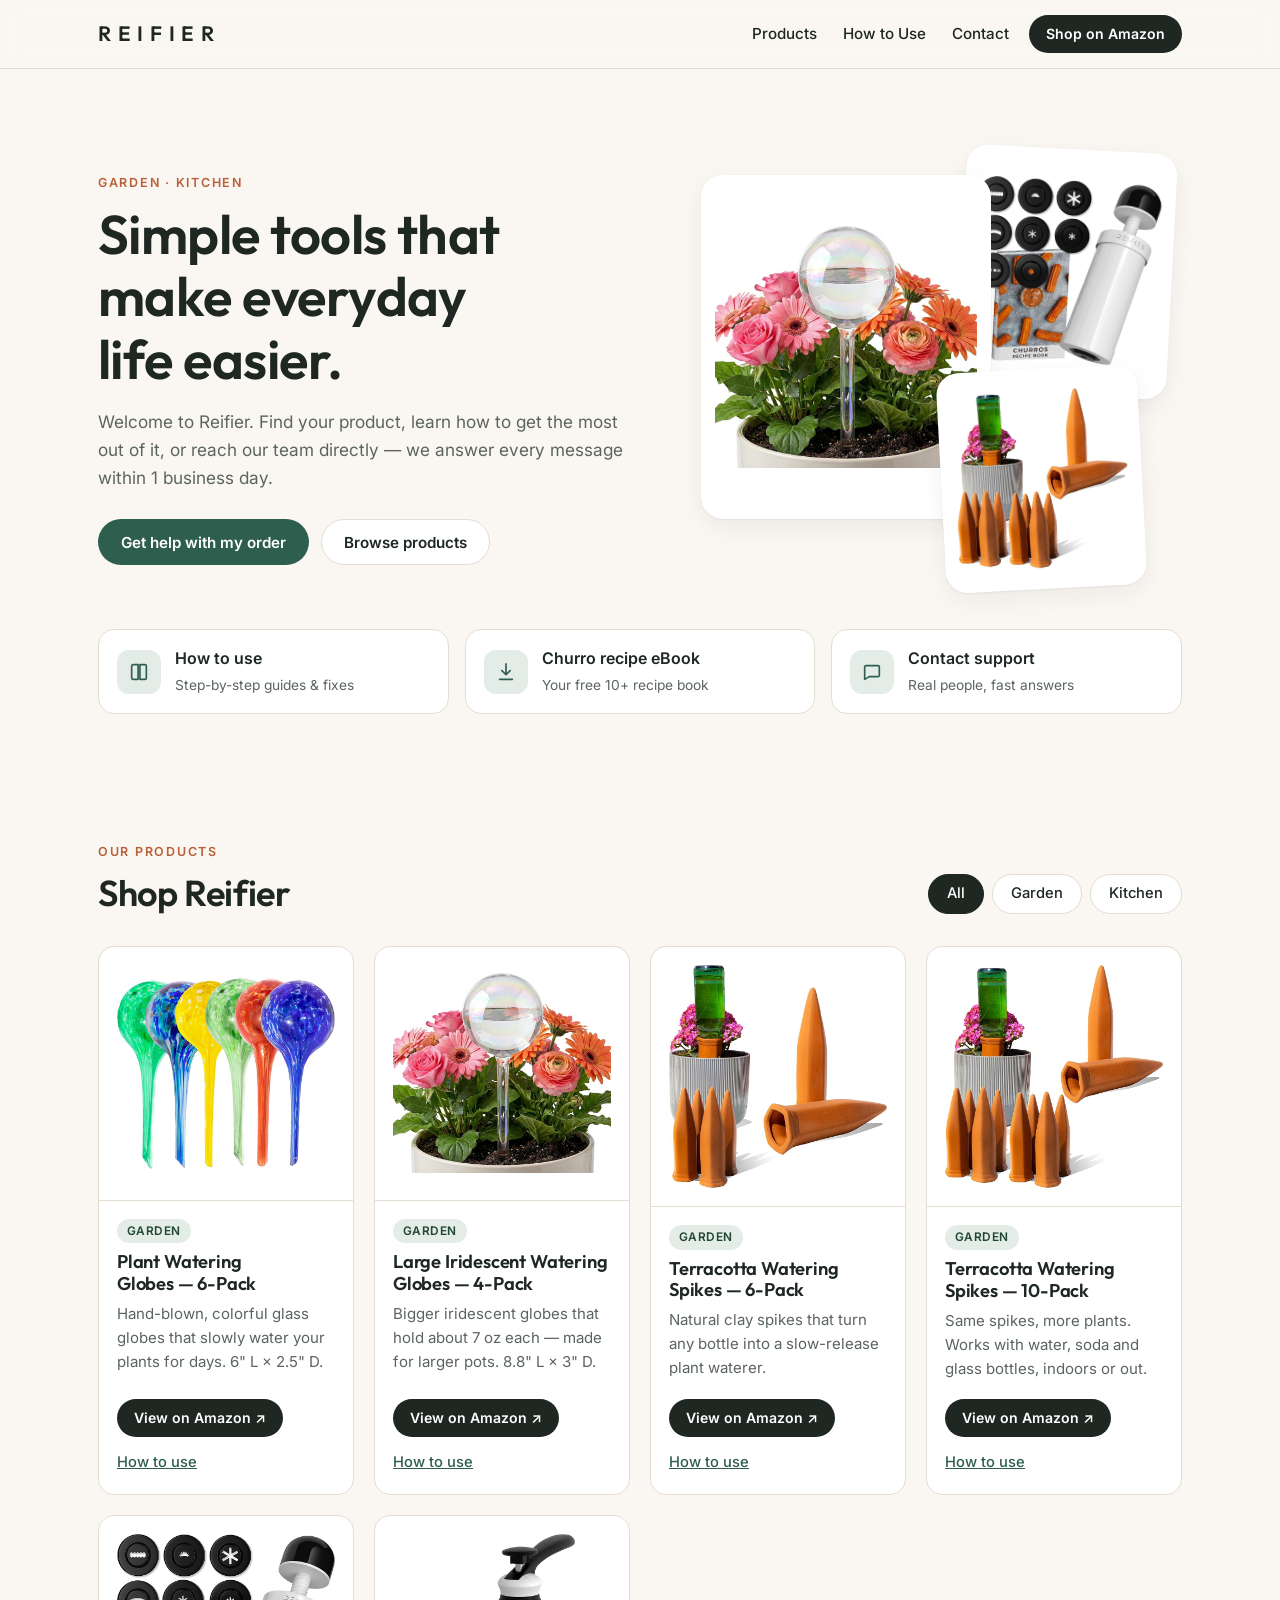
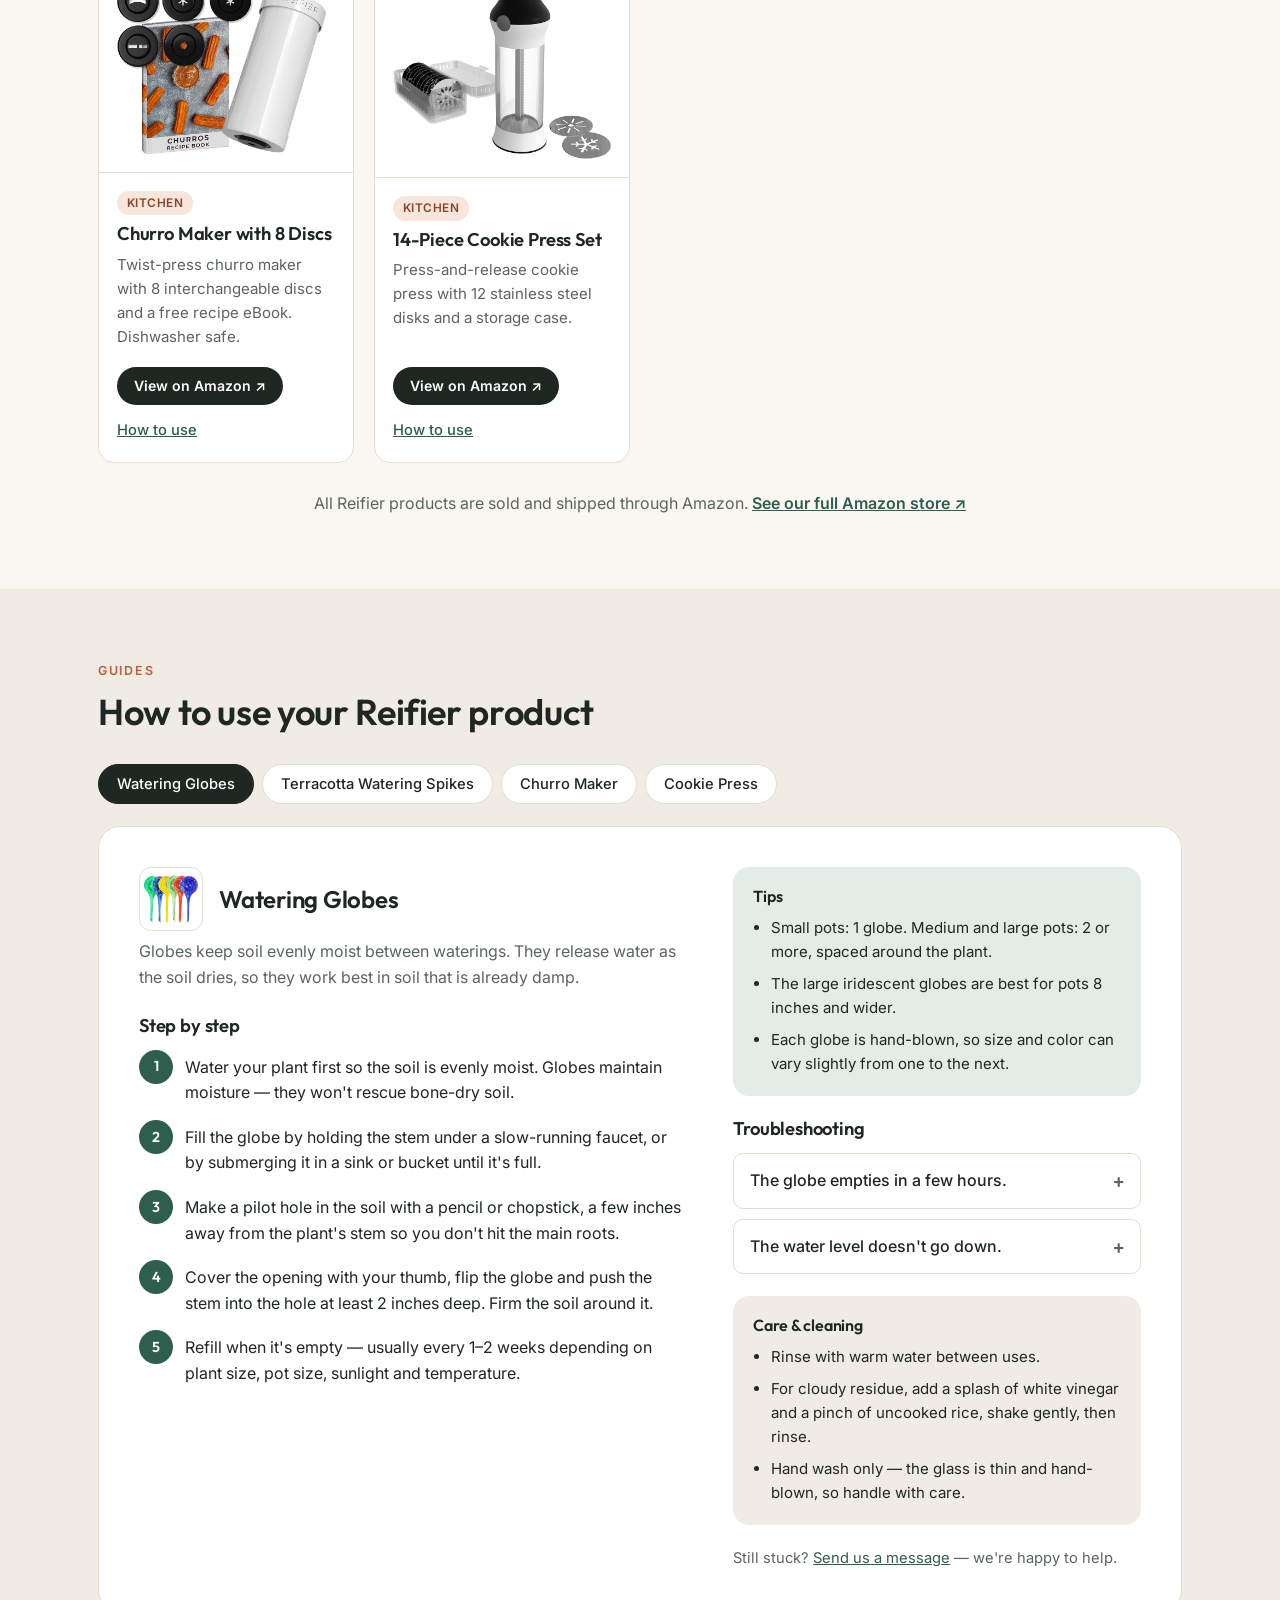
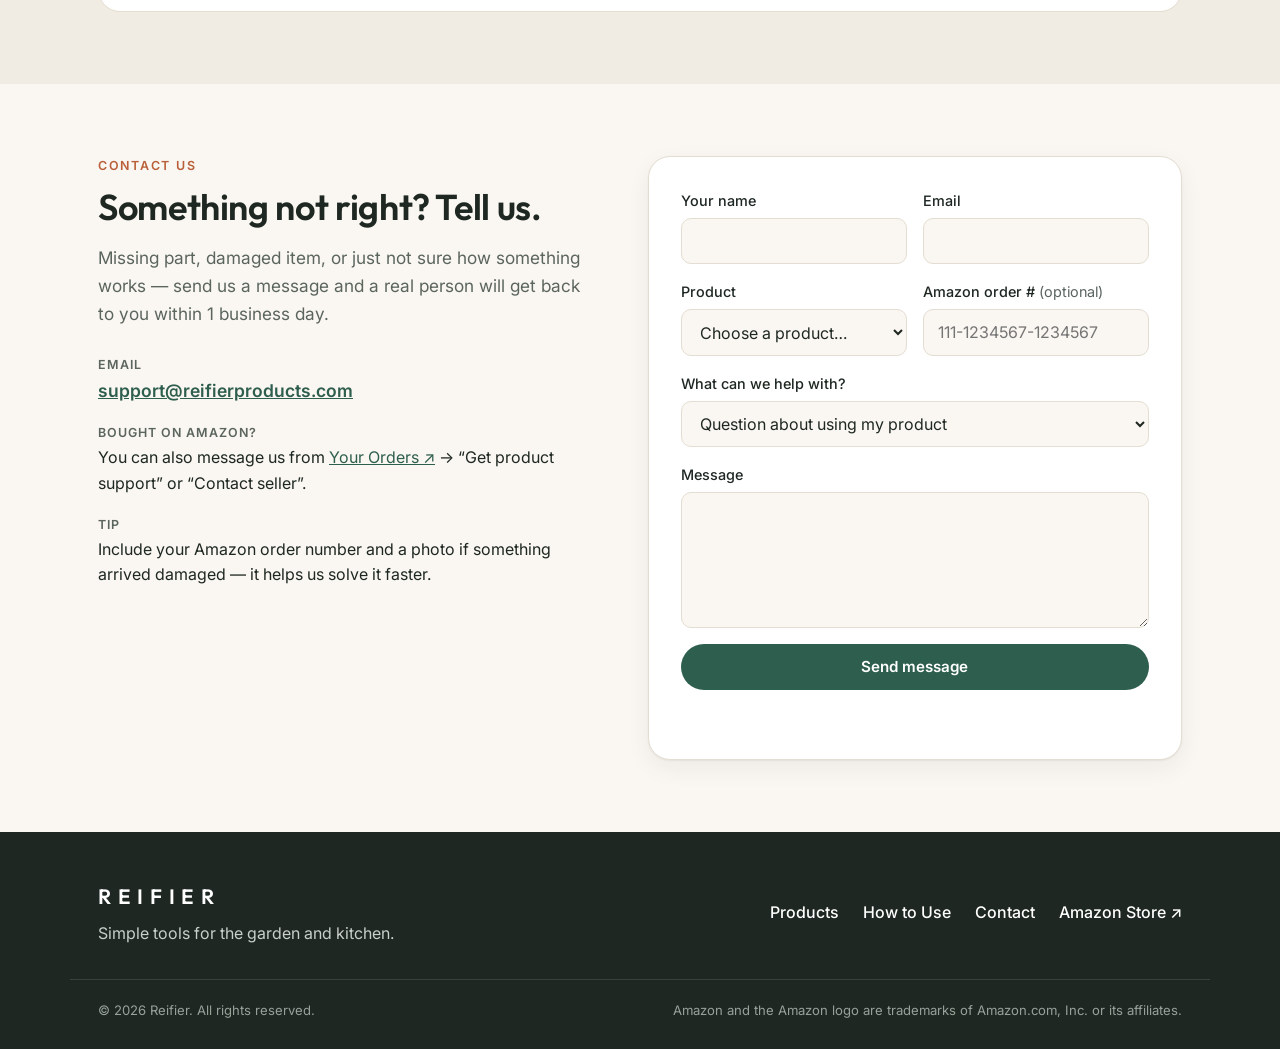
==== index.html @ 101216b0 "Reifier brand website: products, how-to guides, contact Static site for reifierproducts.com (GitHub " ====
<!doctype html>
<html lang="en">
<head>
  <meta charset="utf-8">
  <meta name="viewport" content="width=device-width, initial-scale=1">
  <title>Reifier — Home, Garden &amp; Kitchen Products</title>
  <meta name="description" content="Reifier makes simple, practical products for the garden and kitchen: plant watering globes, terracotta watering spikes, churro makers and cookie presses. How-to guides and customer support.">
  <meta property="og:title" content="Reifier — Home, Garden & Kitchen Products">
  <meta property="og:description" content="Product guides, recipes and customer support for Reifier products.">
  <meta property="og:type" content="website">
  <meta property="og:url" content="https://reifierproducts.com/">
  <meta property="og:image" content="https://reifierproducts.com/images/watering-globes-iridescent.jpg">
  <link rel="canonical" href="https://reifierproducts.com/">
  <link rel="icon" href="data:image/svg+xml,%3Csvg xmlns='http://www.w3.org/2000/svg' viewBox='0 0 64 64'%3E%3Crect width='64' height='64' rx='14' fill='%232E5E4E'/%3E%3Ctext x='32' y='44' font-family='Arial,Helvetica,sans-serif' font-size='34' font-weight='700' fill='%23FAF7F2' text-anchor='middle'%3ER%3C/text%3E%3C/svg%3E">
  <link rel="preconnect" href="https://fonts.googleapis.com">
  <link rel="preconnect" href="https://fonts.gstatic.com" crossorigin>
  <link href="https://fonts.googleapis.com/css2?family=Inter:wght@400;500;600&family=Outfit:wght@500;600;700&display=swap" rel="stylesheet">
  <link rel="stylesheet" href="styles.css">
  <script type="application/ld+json">
  {
    "@context": "https://schema.org",
    "@type": "Organization",
    "name": "Reifier",
    "url": "https://reifierproducts.com/",
    "email": "support@reifierproducts.com"
  }
  </script>
</head>
<body>
  <a class="skip" href="#main">Skip to content</a>

  <header class="site-header">
    <div class="wrap header-inner">
      <a class="wordmark" href="#top" aria-label="Reifier home">REIFIER</a>
      <nav class="nav" aria-label="Main">
        <a href="#products">Products</a>
        <a href="#how-to">How to Use</a>
        <a href="#contact">Contact</a>
      </nav>
      <a class="btn btn-small btn-ink header-cta" data-store-link target="_blank" rel="noopener">Shop on Amazon</a>
    </div>
  </header>

  <main id="main">
    <!-- Hero -->
    <section class="hero" id="top">
      <div class="wrap hero-inner">
        <div class="hero-copy">
          <p class="eyebrow">Garden · Kitchen</p>
          <h1>Simple tools that make everyday life easier.</h1>
          <p class="lead">Welcome to Reifier. Find your product, learn how to get the most out of it, or reach our team directly — we answer every message <span data-response-time>within 1 business day</span>.</p>
          <div class="hero-actions">
            <a class="btn btn-primary" href="#contact">Get help with my order</a>
            <a class="btn btn-ghost" href="#products">Browse products</a>
          </div>
        </div>
        <div class="hero-art" aria-hidden="true">
          <div class="art-card art-a"><img src="images/watering-globes-iridescent.jpg" alt=""></div>
          <div class="art-card art-b"><img src="images/churro-maker.jpg" alt=""></div>
          <div class="art-card art-c"><img src="images/watering-spikes-10.jpg" alt=""></div>
        </div>
      </div>

      <div class="wrap">
        <ul class="quick-help">
          <li>
            <a href="#how-to">
              <span class="qh-icon" aria-hidden="true">
                <svg viewBox="0 0 24 24"><path d="M4 5.5A1.5 1.5 0 0 1 5.5 4H11v16H5.5A1.5 1.5 0 0 1 4 18.5zM13 4h5.5A1.5 1.5 0 0 1 20 5.5v13a1.5 1.5 0 0 1-1.5 1.5H13z"/></svg>
              </span>
              <span><strong>How to use</strong><small>Step-by-step guides &amp; fixes</small></span>
            </a>
          </li>
          <li>
            <a href="#how-to" data-open-guide="churro-maker">
              <span class="qh-icon" aria-hidden="true">
                <svg viewBox="0 0 24 24"><path d="M12 3v12m0 0-4.5-4.5M12 15l4.5-4.5M5 20h14"/></svg>
              </span>
              <span><strong>Churro recipe eBook</strong><small>Your free 10+ recipe book</small></span>
            </a>
          </li>
          <li>
            <a href="#contact">
              <span class="qh-icon" aria-hidden="true">
                <svg viewBox="0 0 24 24"><path d="M4 6.5A1.5 1.5 0 0 1 5.5 5h13A1.5 1.5 0 0 1 20 6.5v9a1.5 1.5 0 0 1-1.5 1.5H9l-5 3z"/></svg>
              </span>
              <span><strong>Contact support</strong><small>Real people, fast answers</small></span>
            </a>
          </li>
        </ul>
      </div>
    </section>

    <!-- Products -->
    <section class="section" id="products" aria-labelledby="products-title">
      <div class="wrap">
        <div class="section-head">
          <div>
            <p class="eyebrow">Our products</p>
            <h2 id="products-title">Shop Reifier</h2>
          </div>
          <div class="chips" role="tablist" aria-label="Filter by category" id="category-filter"></div>
        </div>
        <div class="product-grid" id="product-grid"></div>
        <p class="store-note">All Reifier products are sold and shipped through Amazon. <a data-store-link target="_blank" rel="noopener">See our full Amazon store ↗</a></p>
      </div>
    </section>

    <!-- How to use -->
    <section class="section section-tint" id="how-to" aria-labelledby="howto-title">
      <div class="wrap">
        <div class="section-head">
          <div>
            <p class="eyebrow">Guides</p>
            <h2 id="howto-title">How to use your Reifier product</h2>
          </div>
        </div>
        <div class="guide-picker" role="tablist" aria-label="Choose a product guide" id="guide-picker"></div>
        <article class="guide" id="guide-panel" role="tabpanel" aria-live="polite"></article>
      </div>
    </section>

    <!-- Contact -->
    <section class="section" id="contact" aria-labelledby="contact-title">
      <div class="wrap contact-inner">
        <div class="contact-side">
          <p class="eyebrow">Contact us</p>
          <h2 id="contact-title">Something not right? Tell us.</h2>
          <p class="lead">Missing part, damaged item, or just not sure how something works — send us a message and a real person will get back to you <span data-response-time>within 1 business day</span>.</p>
          <ul class="contact-points">
            <li>
              <span class="cp-label">Email</span>
              <a data-email-link></a>
            </li>
            <li>
              <span class="cp-label">Bought on Amazon?</span>
              <span>You can also message us from <a href="https://www.amazon.com/gp/your-account/order-history" target="_blank" rel="noopener">Your Orders ↗</a> → “Get product support” or “Contact seller”.</span>
            </li>
            <li>
              <span class="cp-label">Tip</span>
              <span>Include your Amazon order number and a photo if something arrived damaged — it helps us solve it faster.</span>
            </li>
          </ul>
        </div>

        <form class="contact-form" id="contact-form" novalidate>
          <div class="field-row">
            <label class="field">
              <span>Your name</span>
              <input name="name" type="text" autocomplete="name" required>
            </label>
            <label class="field">
              <span>Email</span>
              <input name="email" type="email" autocomplete="email" required>
            </label>
          </div>
          <div class="field-row">
            <label class="field">
              <span>Product</span>
              <select name="product" id="product-select"></select>
            </label>
            <label class="field">
              <span>Amazon order # <em>(optional)</em></span>
              <input name="order" type="text" placeholder="111-1234567-1234567" inputmode="numeric">
            </label>
          </div>
          <label class="field">
            <span>What can we help with?</span>
            <select name="topic">
              <option>Question about using my product</option>
              <option>Missing or damaged item</option>
              <option>Request the recipe eBook</option>
              <option>Return or replacement</option>
              <option>Something else</option>
            </select>
          </label>
          <label class="field">
            <span>Message</span>
            <textarea name="message" rows="5" required></textarea>
          </label>
          <!-- Honeypot: bots fill it, humans never see it. -->
          <input type="checkbox" name="botcheck" class="hp" tabindex="-1" autocomplete="off" aria-hidden="true">
          <button class="btn btn-primary btn-block" type="submit">Send message</button>
          <p class="form-status" id="form-status" role="status"></p>
        </form>
      </div>
    </section>
  </main>

  <footer class="site-footer">
    <div class="wrap footer-inner">
      <div>
        <span class="wordmark wordmark-light">REIFIER</span>
        <p>Simple tools for the garden and kitchen.</p>
      </div>
      <nav class="footer-nav" aria-label="Footer">
        <a href="#products">Products</a>
        <a href="#how-to">How to Use</a>
        <a href="#contact">Contact</a>
        <a data-store-link target="_blank" rel="noopener">Amazon Store ↗</a>
      </nav>
    </div>
    <div class="wrap footer-legal">
      <p>© <span id="year"></span> Reifier. All rights reserved.</p>
      <p>Amazon and the Amazon logo are trademarks of Amazon.com, Inc. or its affiliates.</p>
    </div>
  </footer>

  <script src="content.js"></script>
  <script src="app.js"></script>
</body>
</html>
---- styles.css ----
:root {
  --bg: #faf7f2;
  --surface: #ffffff;
  --tint: #f1ece3;
  --ink: #1e2721;
  --muted: #5b655e;
  --line: #e4ddd1;
  --green: #2e5e4e;
  --green-dark: #224739;
  --green-soft: #e3ece7;
  --terracotta: #b95f39;
  --terracotta-soft: #f6e6dc;
  --radius: 16px;
  --radius-sm: 10px;
  --shadow: 0 1px 2px rgba(30, 39, 33, .06), 0 8px 24px rgba(30, 39, 33, .06);
  --font-display: "Outfit", system-ui, sans-serif;
  --font-body: "Inter", system-ui, -apple-system, "Segoe UI", sans-serif;
}

*, *::before, *::after { box-sizing: border-box; }

html { scroll-behavior: smooth; scroll-padding-top: 84px; }

body {
  margin: 0;
  background: var(--bg);
  color: var(--ink);
  font: 16px/1.6 var(--font-body);
  -webkit-font-smoothing: antialiased;
}

img { display: block; max-width: 100%; }
a { color: var(--green); }
a:hover { color: var(--green-dark); }

h1, h2, h3 {
  font-family: var(--font-display);
  line-height: 1.15;
  letter-spacing: -0.01em;
  margin: 0;
  text-wrap: balance;
}
h1 { font-size: clamp(2.1rem, 4.6vw, 3.4rem); font-weight: 600; }
h2 { font-size: clamp(1.6rem, 3vw, 2.25rem); font-weight: 600; }
h3 { font-size: 1.15rem; font-weight: 600; }

:focus-visible { outline: 3px solid var(--terracotta); outline-offset: 2px; border-radius: 6px; }

.wrap { width: 100%; max-width: 1140px; margin: 0 auto; padding: 0 16px; }
@media (min-width: 720px) { .wrap { padding: 0 28px; } }

.skip {
  position: absolute; left: -999px; top: 8px; z-index: 100;
  background: var(--ink); color: #fff; padding: 8px 14px; border-radius: 8px;
}
.skip:focus { left: 8px; }

.eyebrow {
  margin: 0 0 10px;
  font-size: .78rem; font-weight: 600; letter-spacing: .14em; text-transform: uppercase;
  color: var(--terracotta);
}
.lead { color: var(--muted); font-size: 1.08rem; max-width: 56ch; }

/* ── Buttons ─────────────────────────────────────────── */
.btn {
  display: inline-flex; align-items: center; justify-content: center; gap: 8px;
  min-height: 46px; padding: 0 22px;
  border-radius: 999px; border: 1.5px solid transparent;
  font: 600 .95rem/1 var(--font-body); text-decoration: none; cursor: pointer;
  transition: background .15s, color .15s, border-color .15s, transform .15s;
}
.btn:active { transform: translateY(1px); }
.btn-primary { background: var(--green); color: #fff; }
.btn-primary:hover { background: var(--green-dark); color: #fff; }
.btn-ink { background: var(--ink); color: #fff; }
.btn-ink:hover { background: #000; color: #fff; }
.btn-ghost { border-color: var(--line); color: var(--ink); background: var(--surface); }
.btn-ghost:hover { border-color: var(--ink); color: var(--ink); }
.btn-small { min-height: 38px; padding: 0 16px; font-size: .88rem; }
.btn-block { width: 100%; }
.btn[disabled] { opacity: .6; cursor: progress; }

/* ── Header ──────────────────────────────────────────── */
.site-header {
  position: sticky; top: 0; z-index: 50;
  background: rgba(250, 247, 242, .88);
  backdrop-filter: saturate(160%) blur(10px);
  -webkit-backdrop-filter: saturate(160%) blur(10px);
  border-bottom: 1px solid var(--line);
}
.header-inner { display: flex; align-items: center; gap: 20px; height: 68px; }
.wordmark {
  font-family: var(--font-display); font-weight: 600; font-size: 1.3rem;
  letter-spacing: .32em; color: var(--ink); text-decoration: none; margin-right: auto;
}
.wordmark:hover { color: var(--ink); }
.nav { display: flex; gap: 26px; }
.nav a { color: var(--ink); text-decoration: none; font-weight: 500; font-size: .95rem; }
.nav a:hover { color: var(--terracotta); }
@media (max-width: 760px) {
  html { scroll-padding-top: 110px; }
  .header-inner { flex-wrap: wrap; height: auto; padding-top: 10px; padding-bottom: 8px; row-gap: 6px; }
  .nav { order: 3; width: 100%; gap: 22px; }
  .nav a { font-size: .9rem; padding: 4px 0; }
}

/* ── Hero ────────────────────────────────────────────── */
.hero { padding: 56px 0 40px; overflow: hidden; }
.hero-inner { display: grid; gap: 40px; align-items: center; }
.hero-copy h1 { margin-bottom: 18px; }
.hero-actions { display: flex; flex-wrap: wrap; gap: 12px; margin-top: 28px; }

.hero-art { position: relative; height: 340px; }
.art-card {
  position: absolute; background: var(--surface); border-radius: 22px;
  box-shadow: var(--shadow); padding: 14px; overflow: hidden;
}
.art-card img { width: 100%; height: 100%; object-fit: contain; }
.art-a { width: 58%; height: 78%; left: 4%; top: 6%; z-index: 2; }
.art-b { width: 42%; height: 56%; right: 2%; top: 0; transform: rotate(3deg); }
.art-c { width: 40%; height: 50%; right: 8%; bottom: 0; z-index: 3; transform: rotate(-3deg); }

@media (min-width: 900px) {
  .hero { padding: 80px 0 56px; }
  .hero-inner { grid-template-columns: 1.05fr 1fr; gap: 56px; }
  .hero-art { height: 440px; }
}
@media (max-width: 480px) { .hero-art { height: 260px; } }

.quick-help {
  list-style: none; margin: 40px 0 0; padding: 0;
  display: grid; gap: 12px;
}
@media (min-width: 720px) { .quick-help { grid-template-columns: repeat(3, 1fr); gap: 16px; } }
.quick-help a {
  display: flex; align-items: center; gap: 14px; height: 100%;
  padding: 16px 18px; background: var(--surface); border: 1px solid var(--line);
  border-radius: var(--radius); text-decoration: none; color: var(--ink);
  transition: border-color .15s, transform .15s, box-shadow .15s;
}
.quick-help a:hover { border-color: var(--green); transform: translateY(-2px); box-shadow: var(--shadow); color: var(--ink); }
.quick-help strong { display: block; font-weight: 600; }
.quick-help small { color: var(--muted); font-size: .86rem; }
.qh-icon {
  flex: none; display: grid; place-items: center; width: 44px; height: 44px;
  border-radius: 12px; background: var(--green-soft);
}
.qh-icon svg {
  width: 22px; height: 22px; fill: none; stroke: var(--green);
  stroke-width: 1.8; stroke-linecap: round; stroke-linejoin: round;
}

/* ── Sections ────────────────────────────────────────── */
.section { padding: 72px 0; }
.section-tint { background: var(--tint); }
.section-head {
  display: flex; flex-wrap: wrap; align-items: flex-end; justify-content: space-between;
  gap: 16px 24px; margin-bottom: 32px;
}

.chips { display: flex; flex-wrap: wrap; gap: 8px; }
.chip {
  min-height: 40px; padding: 0 18px; border-radius: 999px;
  border: 1.5px solid var(--line); background: var(--surface); color: var(--ink);
  font: 500 .92rem/1 var(--font-body); cursor: pointer;
  transition: background .15s, border-color .15s, color .15s;
}
.chip:hover { border-color: var(--ink); }
.chip[aria-selected="true"] { background: var(--ink); border-color: var(--ink); color: #fff; }

/* ── Products ────────────────────────────────────────── */
.product-grid { display: grid; gap: 20px; grid-template-columns: repeat(auto-fill, minmax(250px, 1fr)); }
.product {
  display: flex; flex-direction: column;
  background: var(--surface); border: 1px solid var(--line); border-radius: var(--radius);
  overflow: hidden; transition: box-shadow .2s, transform .2s;
}
.product:hover { box-shadow: var(--shadow); transform: translateY(-3px); }
.product-media { aspect-ratio: 1 / 1; padding: 18px; border-bottom: 1px solid var(--line); }
.product-media img { width: 100%; height: 100%; object-fit: contain; }
.product-body { display: flex; flex-direction: column; gap: 8px; padding: 18px 18px 20px; flex: 1; }
.tag {
  align-self: flex-start; padding: 3px 10px; border-radius: 999px;
  font-size: .74rem; font-weight: 600; letter-spacing: .04em; text-transform: uppercase;
}
.tag-garden { background: var(--green-soft); color: var(--green-dark); }
.tag-kitchen { background: var(--terracotta-soft); color: #8e4425; }
.product-body p { margin: 0; color: var(--muted); font-size: .94rem; }
.product-actions { display: flex; flex-wrap: wrap; align-items: center; gap: 14px; margin-top: auto; padding-top: 10px; }
.product-actions .link { font-weight: 500; font-size: .92rem; }
.store-note { margin: 28px 0 0; color: var(--muted); text-align: center; }
.store-note a { font-weight: 600; }

/* ── Guides ──────────────────────────────────────────── */
.guide-picker {
  display: flex; gap: 8px; margin-bottom: 20px;
  overflow-x: auto; scrollbar-width: none; padding-bottom: 2px;
}
.guide-picker::-webkit-scrollbar { display: none; }
.guide-picker .chip { flex: none; }

.guide {
  background: var(--surface); border: 1px solid var(--line); border-radius: 22px;
  padding: 26px 20px; display: grid; gap: 28px;
}
@media (min-width: 900px) {
  .guide { grid-template-columns: 1.35fr 1fr; padding: 40px; gap: 44px; }
}
.guide-head { display: flex; gap: 16px; align-items: center; margin-bottom: 8px; }
.guide-head img {
  width: 64px; height: 64px; object-fit: contain; flex: none;
  border: 1px solid var(--line); border-radius: 12px; padding: 4px; background: #fff;
}
.guide .guide-title { margin: 0; font-size: 1.5rem; }
.guide-intro { color: var(--muted); margin: 0 0 24px; }
.guide h3 { margin-bottom: 14px; }
.guide h3 + * { margin-top: 0; }

.steps { list-style: none; counter-reset: step; margin: 0; padding: 0; display: grid; gap: 14px; }
.steps li { counter-increment: step; display: grid; grid-template-columns: 34px 1fr; gap: 12px; align-items: start; }
.steps li::before {
  content: counter(step);
  display: grid; place-items: center; width: 34px; height: 34px; border-radius: 50%;
  background: var(--green); color: #fff; font: 600 .9rem/1 var(--font-display);
}
.steps li span { padding-top: 5px; }

.guide-side { display: grid; gap: 22px; align-content: start; }
.box { border-radius: var(--radius); padding: 20px; }
.box-tips { background: var(--green-soft); }
.box-care { background: var(--tint); }
.box ul { margin: 0; padding-left: 18px; display: grid; gap: 8px; font-size: .94rem; }
.box h3 { font-size: 1rem; margin-bottom: 10px; }

.faq { display: grid; gap: 10px; }
.faq details { border: 1px solid var(--line); border-radius: var(--radius-sm); background: var(--surface); }
.faq summary {
  cursor: pointer; padding: 14px 44px 14px 16px; font-weight: 500; list-style: none; position: relative;
}
.faq summary::-webkit-details-marker { display: none; }
.faq summary::after {
  content: "+"; position: absolute; right: 16px; top: 50%; transform: translateY(-50%);
  font: 500 1.3rem/1 var(--font-display); color: var(--muted);
}
.faq details[open] summary::after { content: "–"; }
.faq details p { margin: 0; padding: 0 16px 16px; color: var(--muted); font-size: .94rem; }

.ebook {
  display: flex; flex-wrap: wrap; align-items: center; justify-content: space-between; gap: 14px;
  background: var(--terracotta-soft); border-radius: var(--radius); padding: 18px 20px; margin-top: 26px;
}
.ebook strong { display: block; font-family: var(--font-display); font-size: 1.05rem; }
.ebook small { color: #7a4630; }
.ebook .btn { background: var(--terracotta); color: #fff; }
.ebook .btn:hover { background: #9c4c2b; color: #fff; }

.guide-help { margin: 0; font-size: .92rem; color: var(--muted); }

/* ── Contact ─────────────────────────────────────────── */
.contact-inner { display: grid; gap: 36px; }
@media (min-width: 900px) { .contact-inner { grid-template-columns: 1fr 1.1fr; gap: 64px; align-items: start; } }
.contact-side h2 { margin-bottom: 16px; }
.contact-points { list-style: none; padding: 0; margin: 28px 0 0; display: grid; gap: 18px; }
.contact-points li { display: grid; gap: 2px; }
.cp-label { font-size: .78rem; font-weight: 600; letter-spacing: .08em; text-transform: uppercase; color: var(--muted); }
.contact-points a[data-email-link] { font-weight: 600; font-size: 1.1rem; word-break: break-all; }

.contact-form {
  background: var(--surface); border: 1px solid var(--line); border-radius: 22px;
  padding: 24px 20px; display: grid; gap: 16px; box-shadow: var(--shadow);
}
@media (min-width: 720px) { .contact-form { padding: 32px; } }
.field-row { display: grid; gap: 16px; }
@media (min-width: 600px) { .field-row { grid-template-columns: 1fr 1fr; } }
.field { display: grid; gap: 6px; font-size: .9rem; font-weight: 500; }
.field em { font-style: normal; color: var(--muted); font-weight: 400; }
.field input, .field select, .field textarea {
  width: 100%; min-height: 46px; padding: 11px 14px;
  border: 1.5px solid var(--line); border-radius: var(--radius-sm); background: var(--bg);
  font: 400 1rem/1.4 var(--font-body); color: var(--ink);
  transition: border-color .15s, background .15s;
}
.field textarea { resize: vertical; min-height: 120px; }
.field input:focus, .field select:focus, .field textarea:focus { outline: none; border-color: var(--green); background: #fff; }
.field .invalid { border-color: #c0392b; }
.hp { position: absolute; left: -9999px; }
.form-status { margin: 0; min-height: 1.4em; font-size: .94rem; }
.form-status.ok { color: var(--green); font-weight: 500; }
.form-status.err { color: #b0352a; }

/* ── Footer ──────────────────────────────────────────── */
.site-footer { background: var(--ink); color: #c9d0cb; padding: 48px 0 28px; }
.footer-inner { display: flex; flex-wrap: wrap; justify-content: space-between; gap: 24px; }
.footer-inner p { margin: 8px 0 0; }
.wordmark-light { color: #fff; }
.footer-nav { display: flex; flex-wrap: wrap; gap: 10px 24px; align-items: center; }
.footer-nav a { color: #fff; text-decoration: none; font-weight: 500; }
.footer-nav a:hover { color: #f0b89d; }
.footer-legal {
  margin-top: 32px; padding-top: 20px; border-top: 1px solid rgba(255, 255, 255, .12);
  display: flex; flex-wrap: wrap; justify-content: space-between; gap: 6px 24px; font-size: .82rem; color: #97a29b;
}
.footer-legal p { margin: 0; }

@media (prefers-reduced-motion: reduce) {
  html { scroll-behavior: auto; }
  * { transition: none !important; }
}
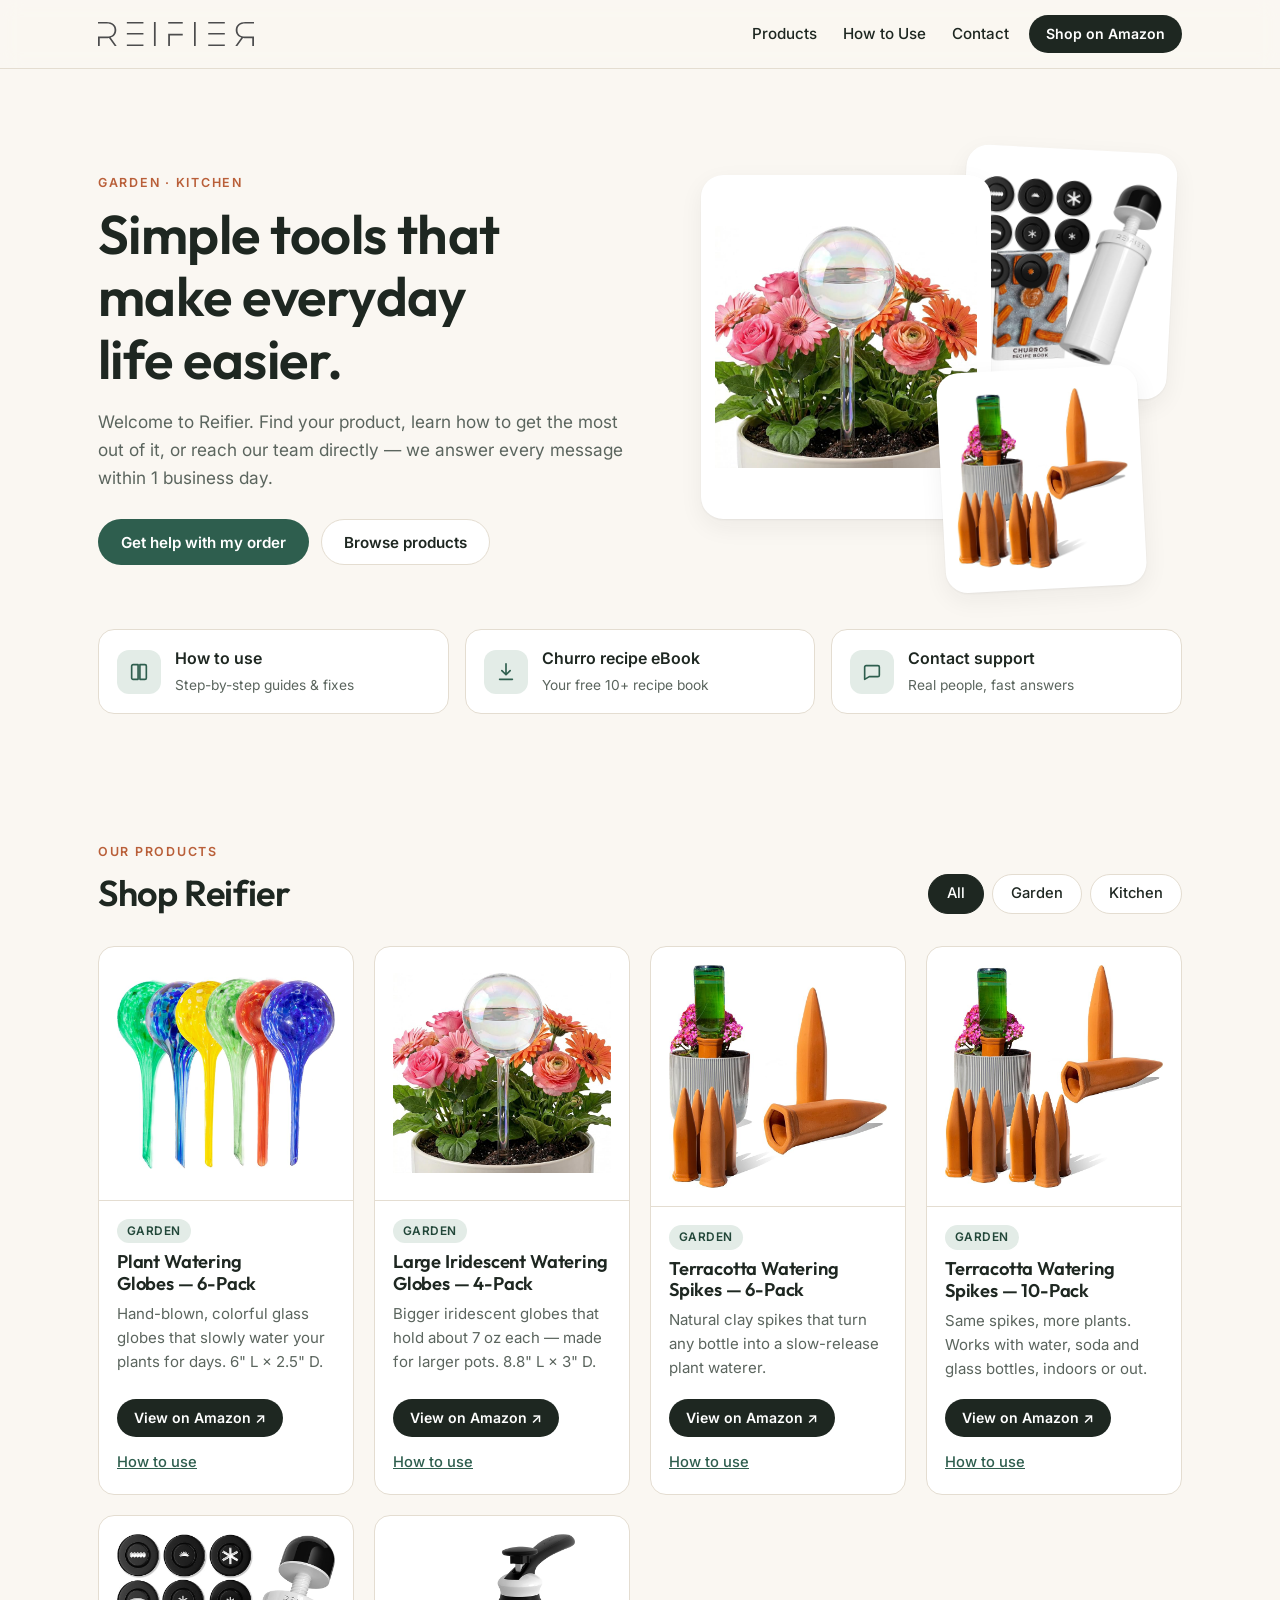
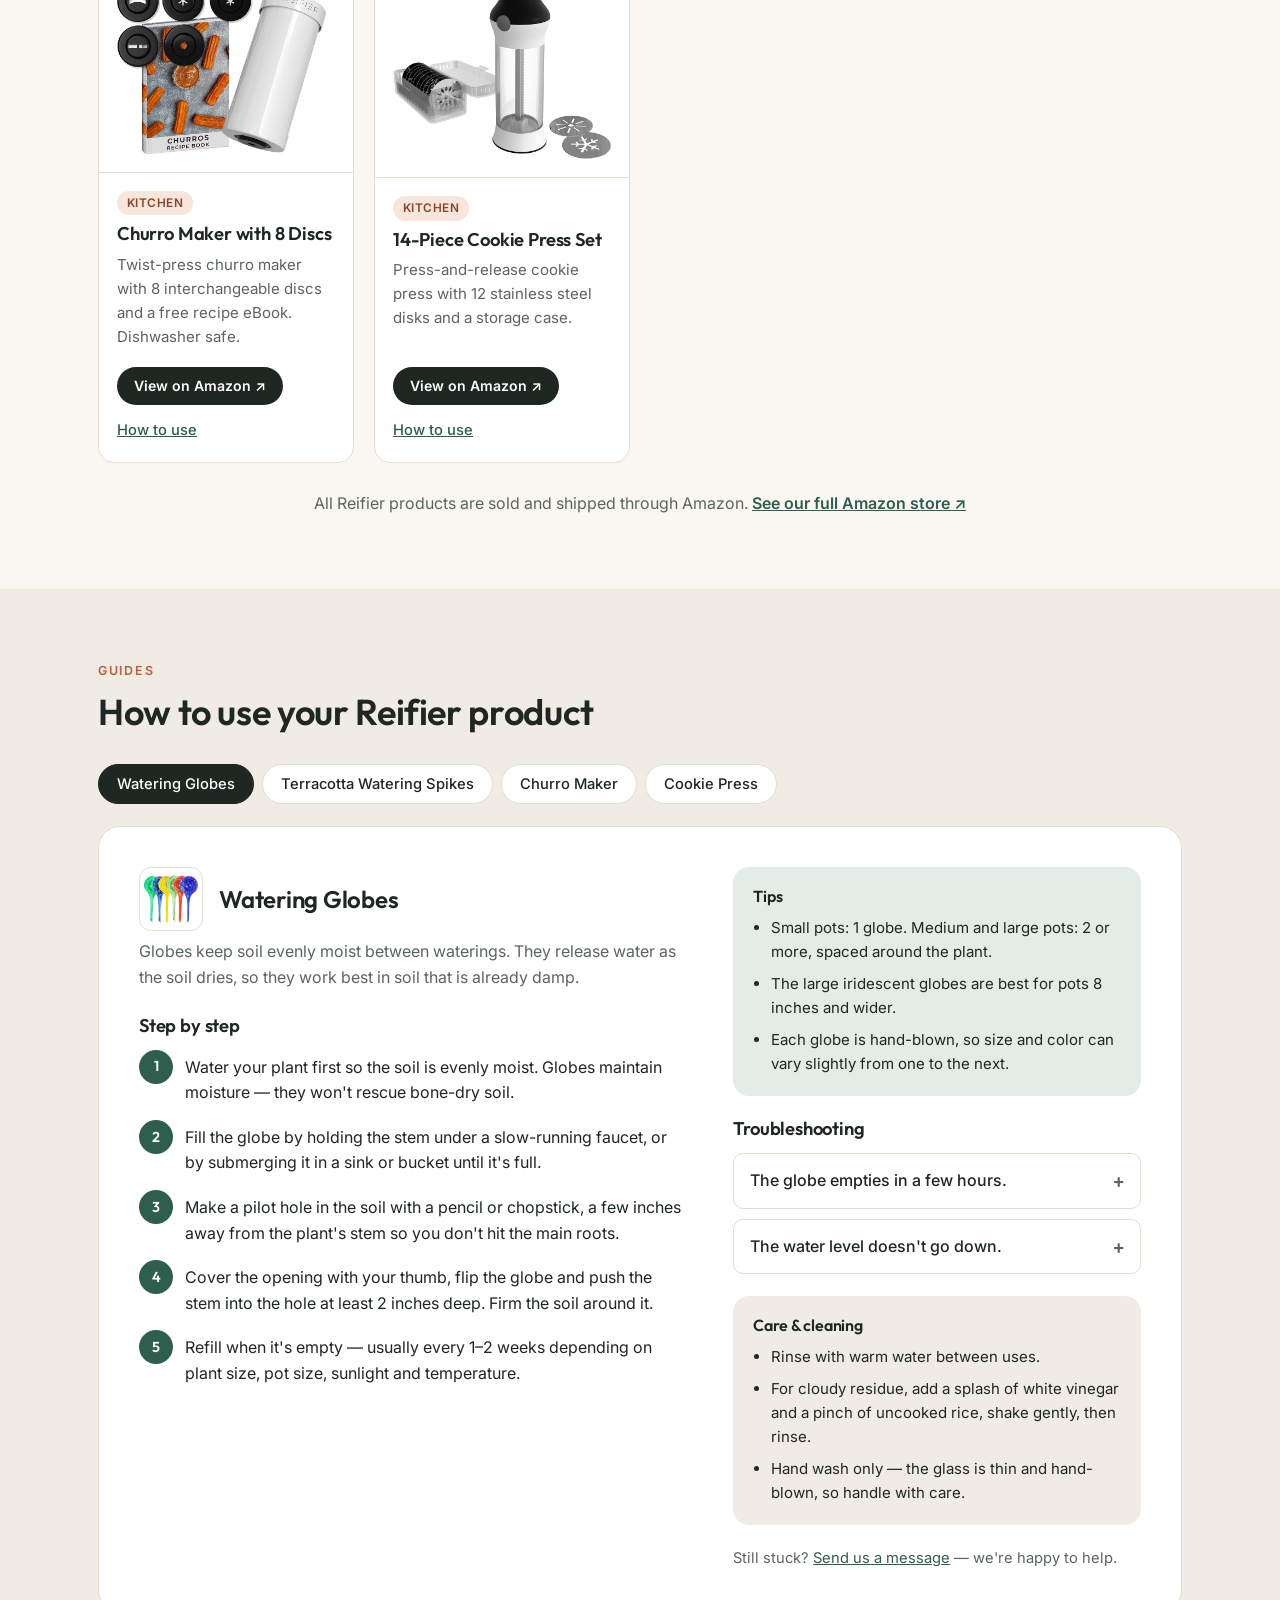
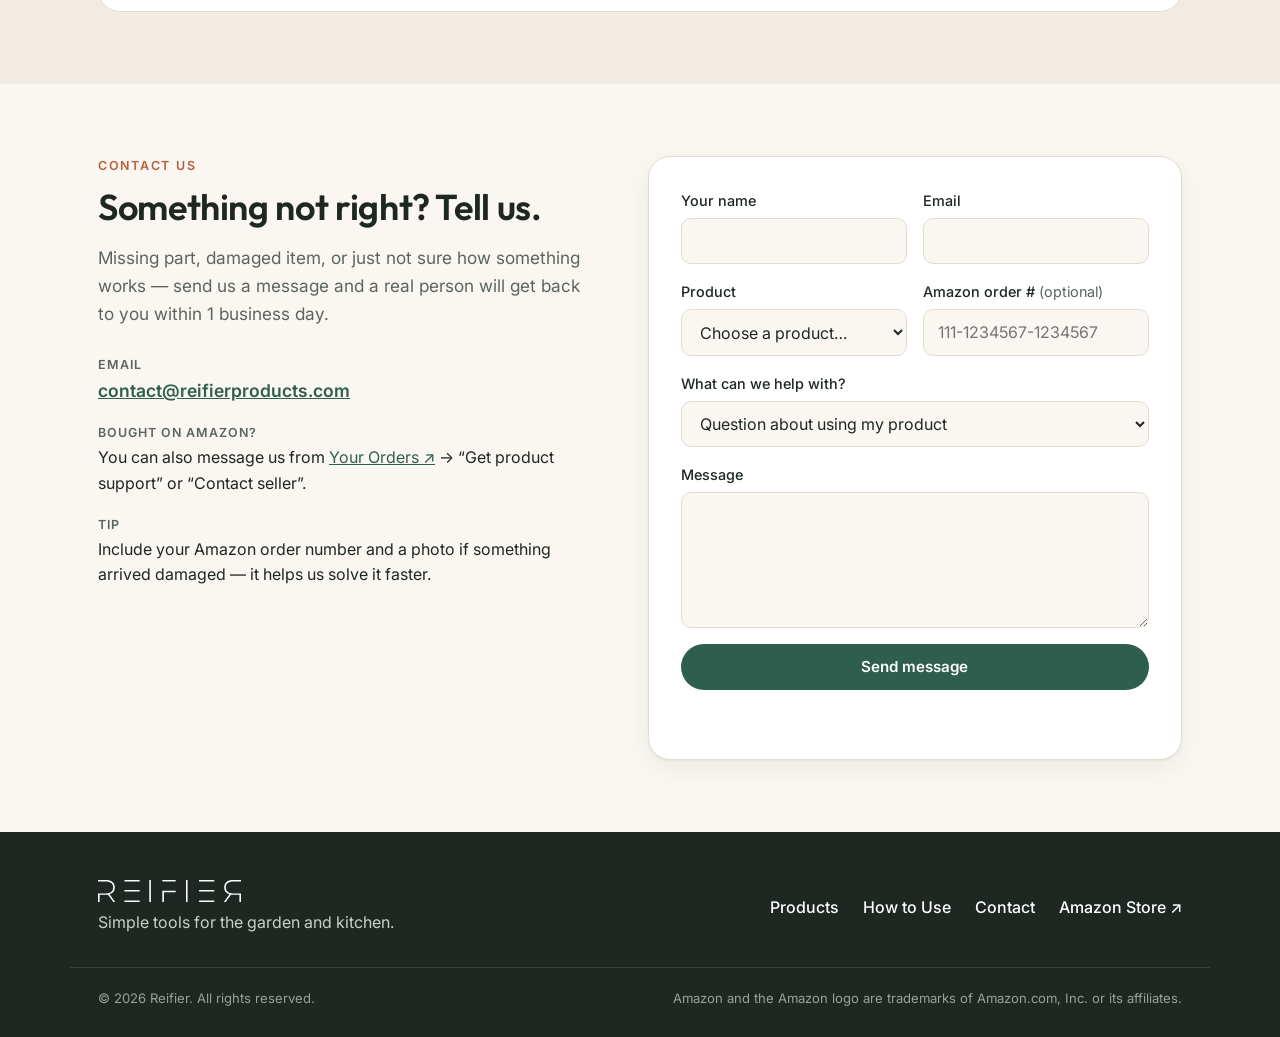
==== commit cb3827b8: "Add Reifier logo, favicon and contact@ email Header and footer now use the brand wordmark (SVG), fav" ====
--- a/index.html
+++ b/index.html
@@ -11,7 +11,7 @@
   <meta property="og:url" content="https://reifierproducts.com/">
   <meta property="og:image" content="https://reifierproducts.com/images/watering-globes-iridescent.jpg">
   <link rel="canonical" href="https://reifierproducts.com/">
-  <link rel="icon" href="data:image/svg+xml,%3Csvg xmlns='http://www.w3.org/2000/svg' viewBox='0 0 64 64'%3E%3Crect width='64' height='64' rx='14' fill='%232E5E4E'/%3E%3Ctext x='32' y='44' font-family='Arial,Helvetica,sans-serif' font-size='34' font-weight='700' fill='%23FAF7F2' text-anchor='middle'%3ER%3C/text%3E%3C/svg%3E">
+  <link rel="icon" type="image/svg+xml" href="images/favicon.svg">
   <link rel="preconnect" href="https://fonts.googleapis.com">
   <link rel="preconnect" href="https://fonts.gstatic.com" crossorigin>
   <link href="https://fonts.googleapis.com/css2?family=Inter:wght@400;500;600&family=Outfit:wght@500;600;700&display=swap" rel="stylesheet">
@@ -22,7 +22,8 @@
     "@type": "Organization",
     "name": "Reifier",
     "url": "https://reifierproducts.com/",
-    "email": "support@reifierproducts.com"
+    "email": "contact@reifierproducts.com",
+    "logo": "https://reifierproducts.com/images/logo.svg"
   }
   </script>
 </head>
@@ -31,7 +32,7 @@
 
   <header class="site-header">
     <div class="wrap header-inner">
-      <a class="wordmark" href="#top" aria-label="Reifier home">REIFIER</a>
+      <a class="wordmark" href="#top"><img src="images/logo.svg" alt="Reifier" width="156" height="24"></a>
       <nav class="nav" aria-label="Main">
         <a href="#products">Products</a>
         <a href="#how-to">How to Use</a>
@@ -190,7 +191,7 @@
   <footer class="site-footer">
     <div class="wrap footer-inner">
       <div>
-        <span class="wordmark wordmark-light">REIFIER</span>
+        <img class="footer-logo" src="images/logo-white.svg" alt="Reifier" width="143" height="22">
         <p>Simple tools for the garden and kitchen.</p>
       </div>
       <nav class="footer-nav" aria-label="Footer">
--- a/styles.css
+++ b/styles.css
@@ -90,11 +90,9 @@
   border-bottom: 1px solid var(--line);
 }
 .header-inner { display: flex; align-items: center; gap: 20px; height: 68px; }
-.wordmark {
-  font-family: var(--font-display); font-weight: 600; font-size: 1.3rem;
-  letter-spacing: .32em; color: var(--ink); text-decoration: none; margin-right: auto;
-}
-.wordmark:hover { color: var(--ink); }
+.wordmark { display: flex; align-items: center; margin-right: auto; }
+.wordmark img { height: 24px; width: auto; }
+@media (max-width: 760px) { .wordmark img { height: 20px; } }
 .nav { display: flex; gap: 26px; }
 .nav a { color: var(--ink); text-decoration: none; font-weight: 500; font-size: .95rem; }
 .nav a:hover { color: var(--terracotta); }
@@ -293,7 +291,7 @@
 .site-footer { background: var(--ink); color: #c9d0cb; padding: 48px 0 28px; }
 .footer-inner { display: flex; flex-wrap: wrap; justify-content: space-between; gap: 24px; }
 .footer-inner p { margin: 8px 0 0; }
-.wordmark-light { color: #fff; }
+.footer-logo { height: 22px; width: auto; }
 .footer-nav { display: flex; flex-wrap: wrap; gap: 10px 24px; align-items: center; }
 .footer-nav a { color: #fff; text-decoration: none; font-weight: 500; }
 .footer-nav a:hover { color: #f0b89d; }
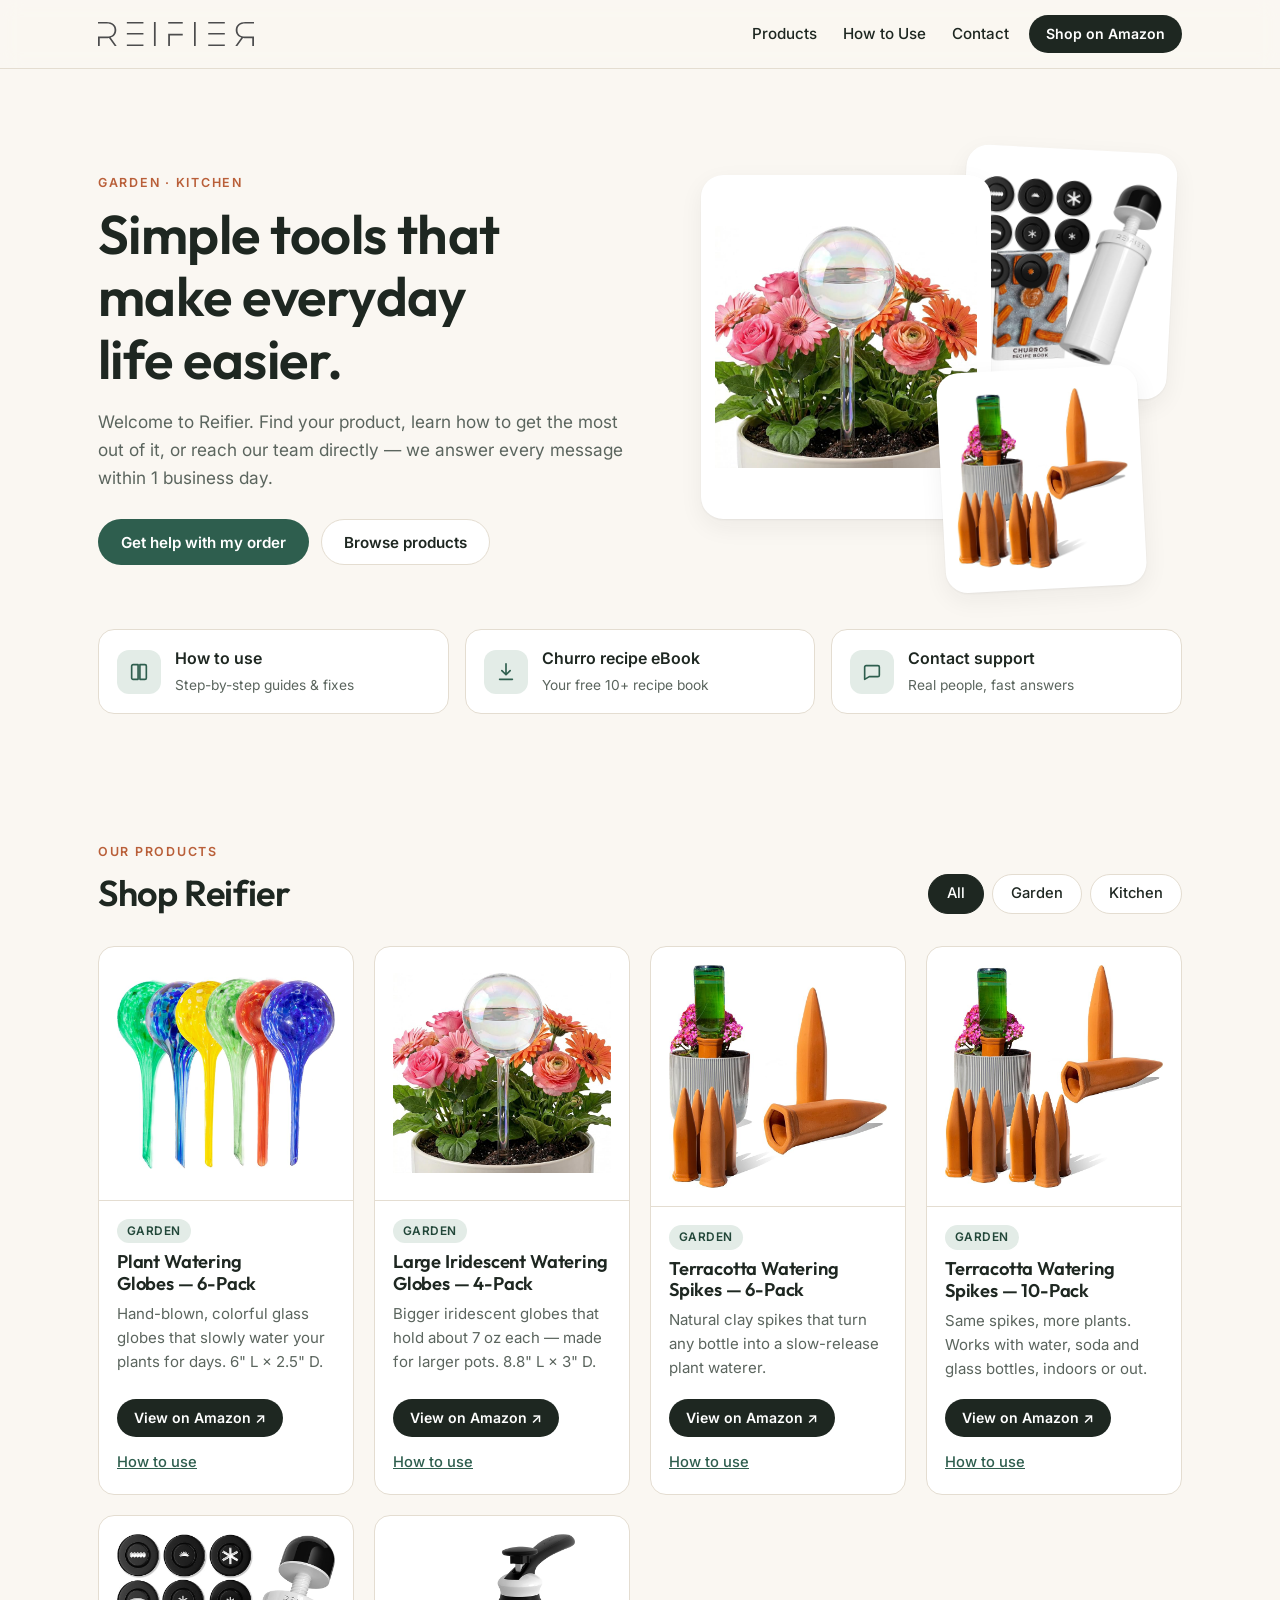
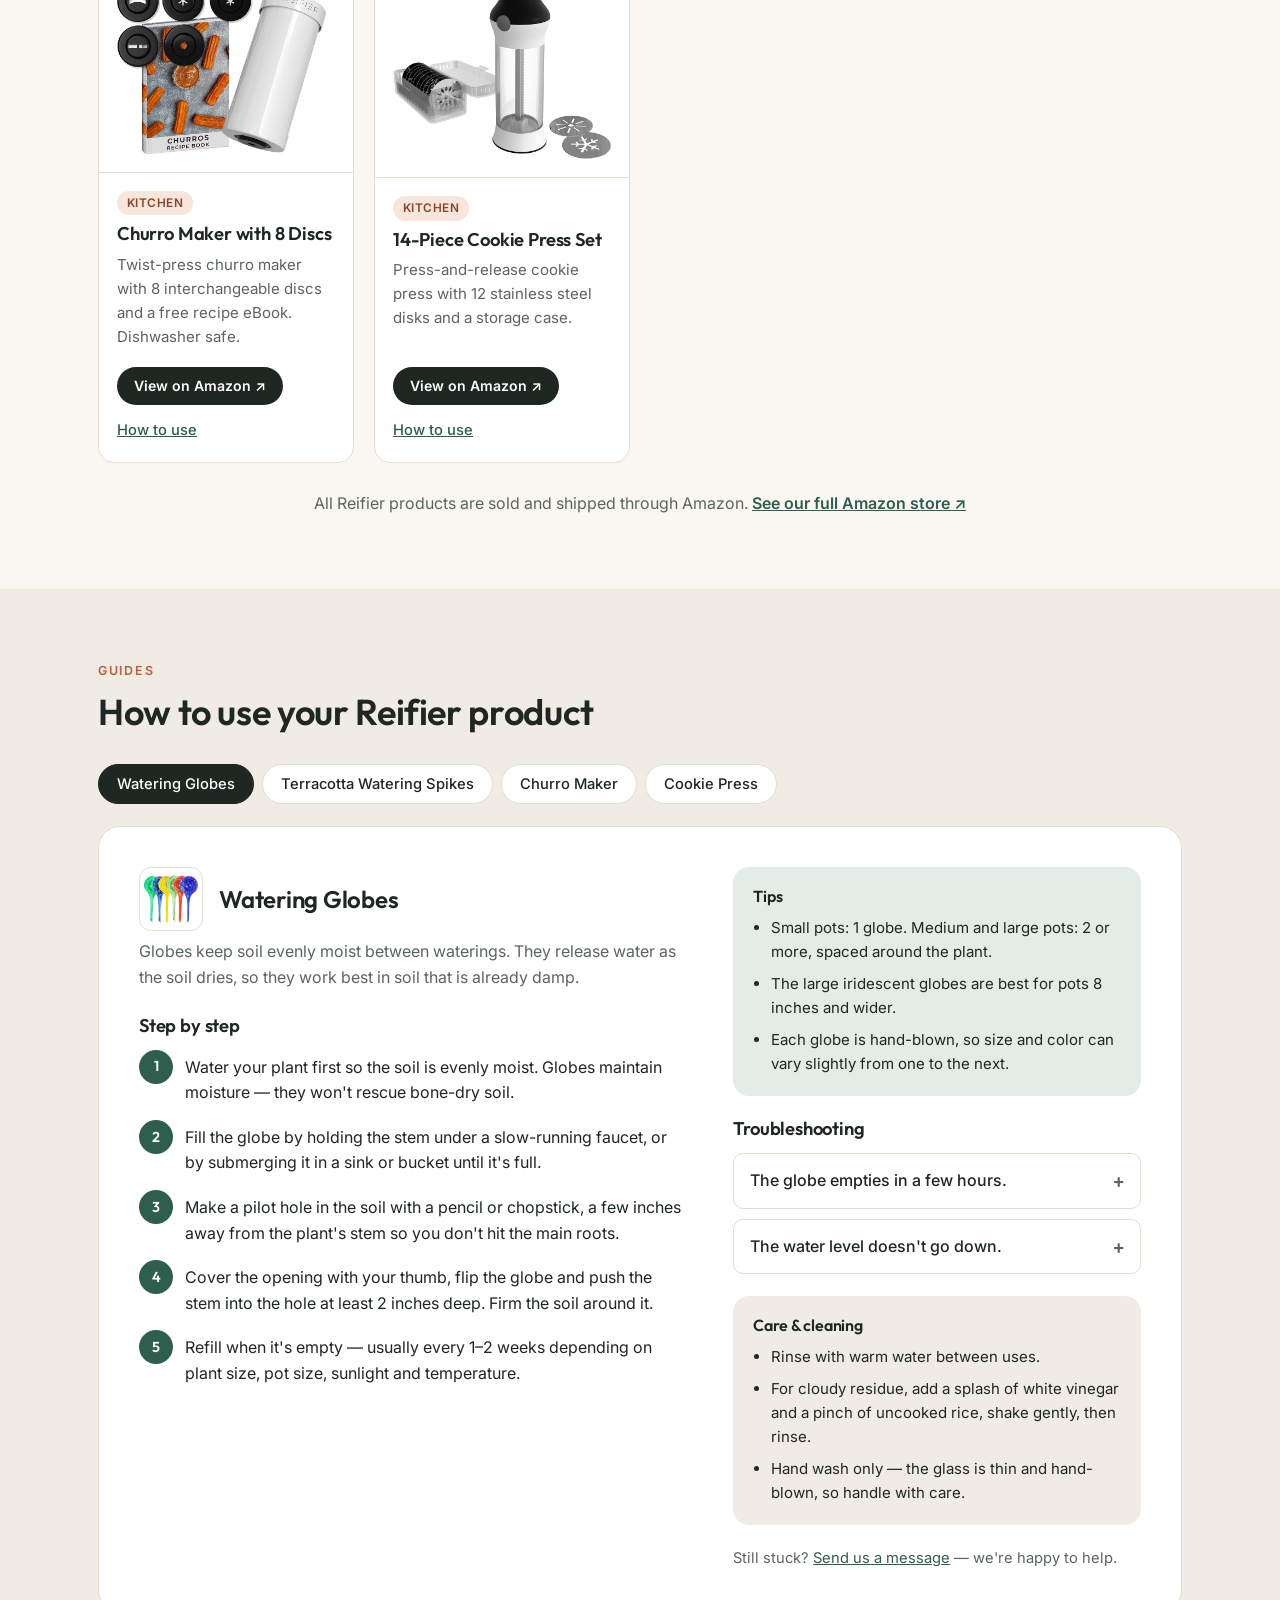
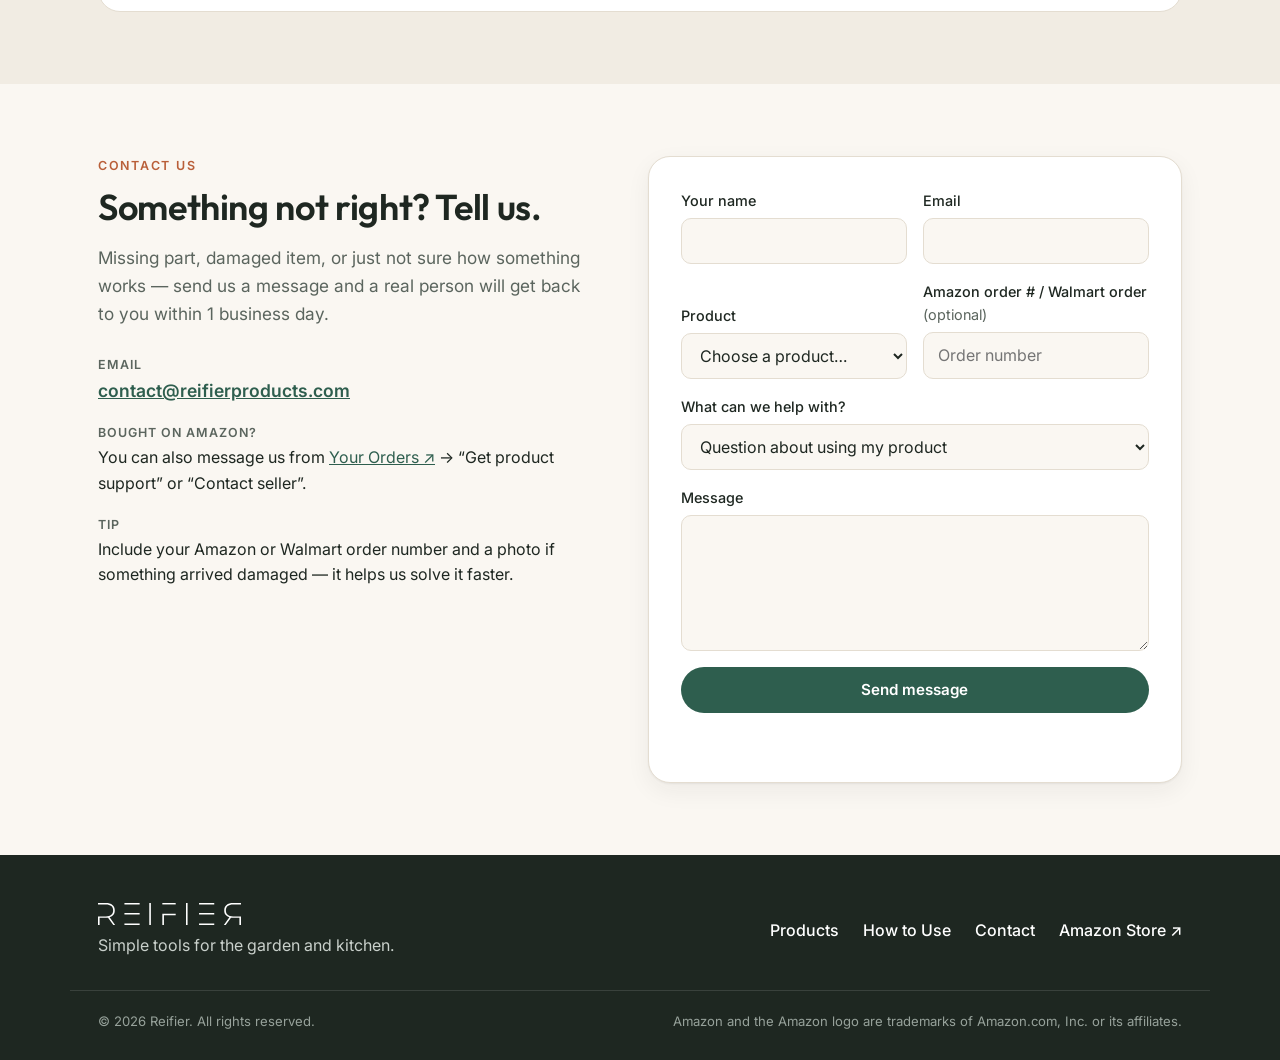
==== commit 60458e26: "Contact form: accept Walmart order numbers too Label reads "Amazon order # / Walmart order", tip and" ====
--- a/index.html
+++ b/index.html
@@ -139,7 +139,7 @@
             </li>
             <li>
               <span class="cp-label">Tip</span>
-              <span>Include your Amazon order number and a photo if something arrived damaged — it helps us solve it faster.</span>
+              <span>Include your Amazon or Walmart order number and a photo if something arrived damaged — it helps us solve it faster.</span>
             </li>
           </ul>
         </div>
@@ -161,8 +161,8 @@
               <select name="product" id="product-select"></select>
             </label>
             <label class="field">
-              <span>Amazon order # <em>(optional)</em></span>
-              <input name="order" type="text" placeholder="111-1234567-1234567" inputmode="numeric">
+              <span>Amazon order # / Walmart order <em>(optional)</em></span>
+              <input name="order" type="text" placeholder="Order number">
             </label>
           </div>
           <label class="field">
--- a/styles.css
+++ b/styles.css
@@ -269,7 +269,7 @@
   padding: 24px 20px; display: grid; gap: 16px; box-shadow: var(--shadow);
 }
 @media (min-width: 720px) { .contact-form { padding: 32px; } }
-.field-row { display: grid; gap: 16px; }
+.field-row { display: grid; gap: 16px; align-items: end; }
 @media (min-width: 600px) { .field-row { grid-template-columns: 1fr 1fr; } }
 .field { display: grid; gap: 6px; font-size: .9rem; font-weight: 500; }
 .field em { font-style: normal; color: var(--muted); font-weight: 400; }
